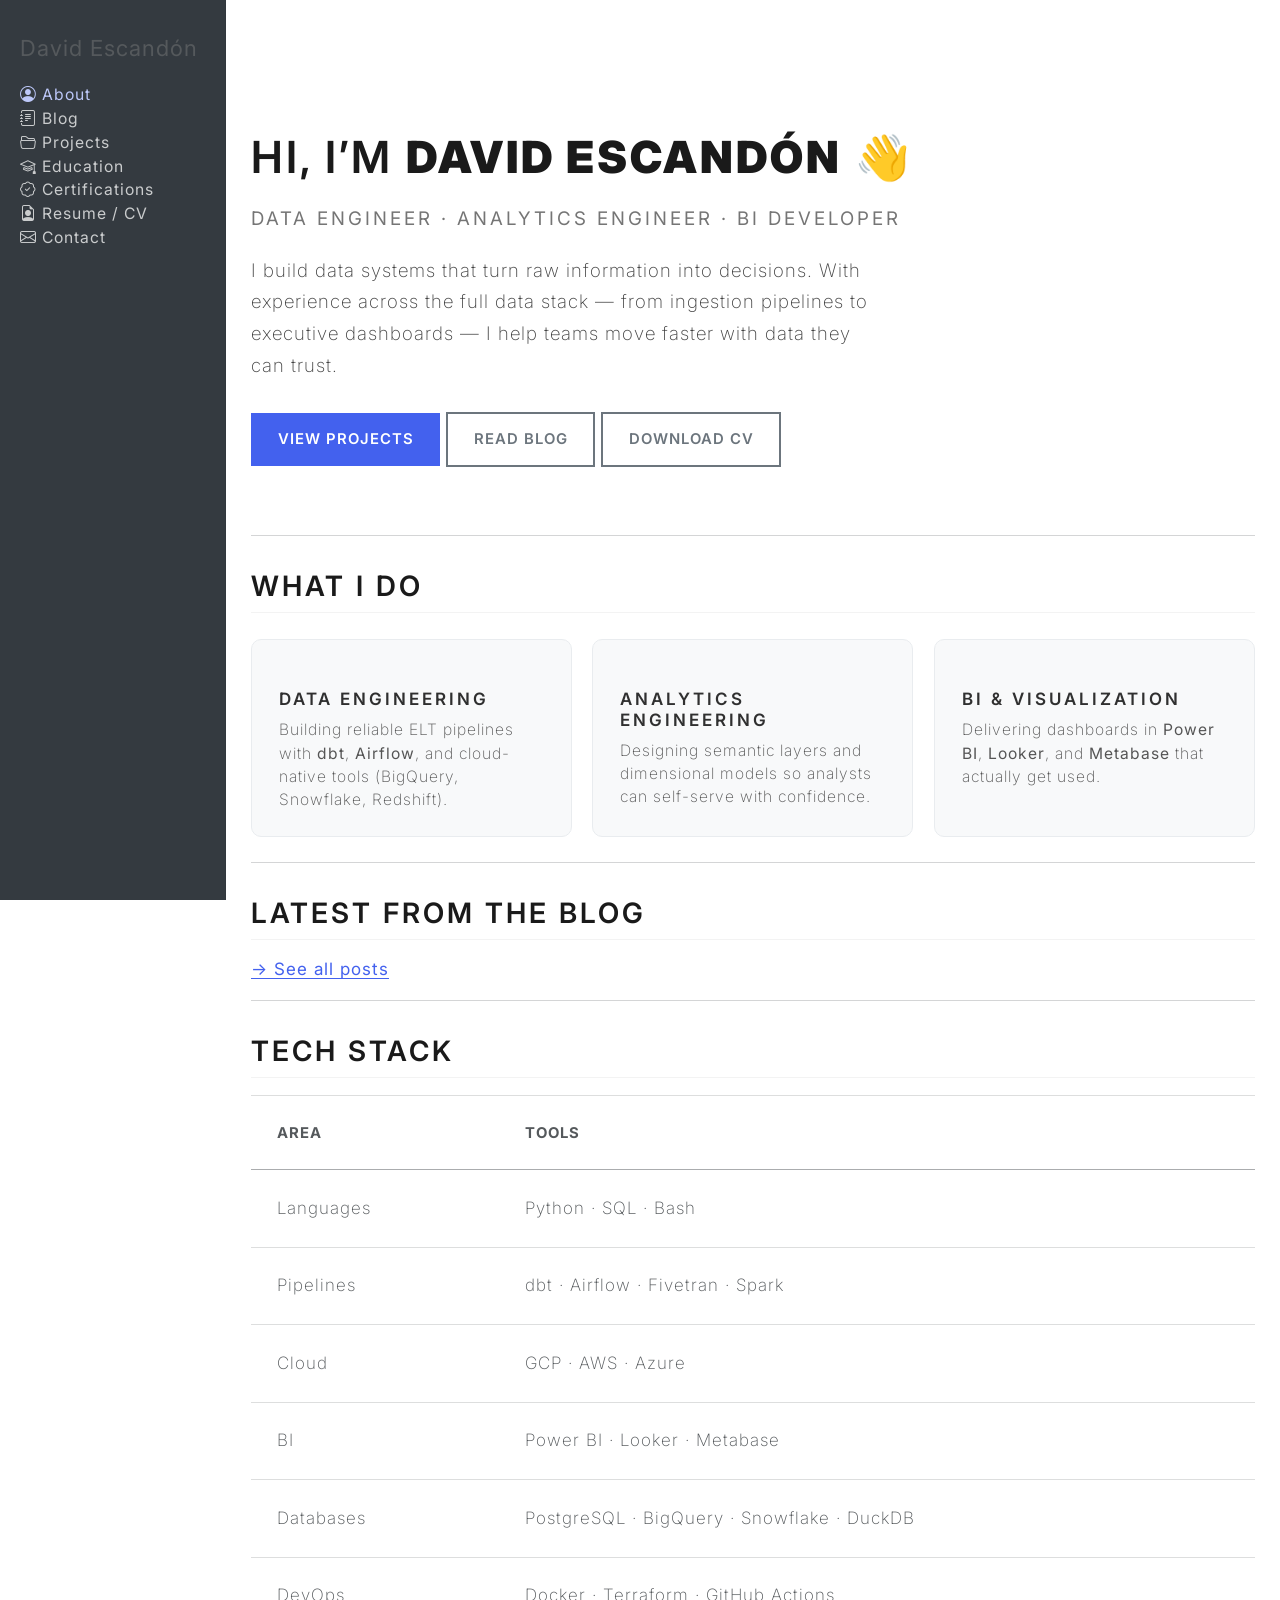
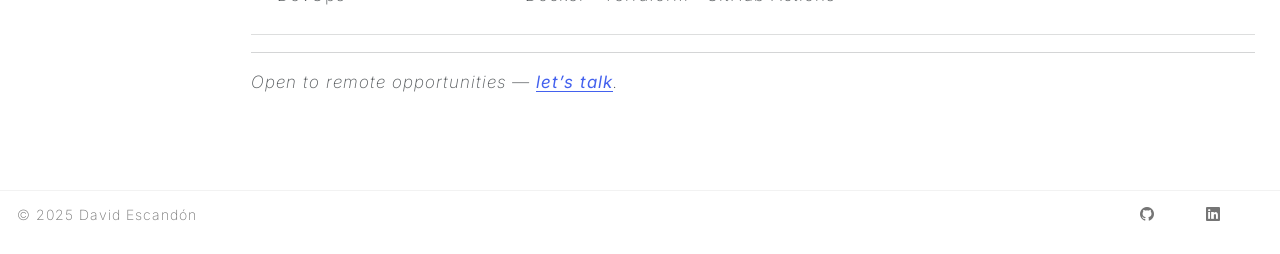
==== index.html @ 57369915 "Built site for gh-pages" ====
<!DOCTYPE html>
<html xmlns="http://www.w3.org/1999/xhtml" lang="en" xml:lang="en"><head>

<meta charset="utf-8">
<meta name="generator" content="quarto-1.9.37">

<meta name="viewport" content="width=device-width, initial-scale=1.0, user-scalable=yes">


<title>David Escandón</title>
<style>
/* Default styles provided by pandoc.
** See https://pandoc.org/MANUAL.html#variables-for-html for config info.
*/
code{white-space: pre-wrap;}
span.smallcaps{font-variant: small-caps;}
div.columns{display: flex; gap: min(4vw, 1.5em);}
div.column{flex: auto; overflow-x: auto;}
div.hanging-indent{margin-left: 1.5em; text-indent: -1.5em;}
ul.task-list{list-style: none;}
ul.task-list li input[type="checkbox"] {
  width: 0.8em;
  margin: 0 0.8em 0.2em -1em; /* quarto-specific, see https://github.com/quarto-dev/quarto-cli/issues/4556 */ 
  vertical-align: middle;
}
</style>


<script src="site_libs/quarto-nav/quarto-nav.js"></script>
<script src="site_libs/quarto-nav/headroom.min.js"></script>
<script src="site_libs/clipboard/clipboard.min.js"></script>
<script src="site_libs/quarto-search/autocomplete.umd.js"></script>
<script src="site_libs/quarto-search/fuse.min.js"></script>
<script src="site_libs/quarto-search/quarto-search.js"></script>
<meta name="quarto:offset" content="./">
<link href="./assets/img/favicon.ico" rel="icon">
<script src="site_libs/quarto-html/quarto.js" type="module"></script>
<script src="site_libs/quarto-html/tabsets/tabsets.js" type="module"></script>
<script src="site_libs/quarto-html/popper.min.js"></script>
<script src="site_libs/quarto-html/tippy.umd.min.js"></script>
<script src="site_libs/quarto-html/anchor.min.js"></script>
<link href="site_libs/quarto-html/tippy.css" rel="stylesheet">
<link href="site_libs/quarto-html/quarto-syntax-highlighting-acf12a64177840b8d86f2d4f01b2e9fb.css" rel="stylesheet" id="quarto-text-highlighting-styles">
<script src="site_libs/bootstrap/bootstrap.min.js"></script>
<link href="site_libs/bootstrap/bootstrap-icons.css" rel="stylesheet">
<link href="site_libs/bootstrap/bootstrap-f2866c8a03bc882b912ad53b33cc07be.min.css" rel="stylesheet" append-hash="true" id="quarto-bootstrap" data-mode="light">
<script id="quarto-search-options" type="application/json">{
  "location": "sidebar",
  "copy-button": false,
  "collapse-after": 3,
  "panel-placement": "start",
  "type": "textbox",
  "limit": 50,
  "keyboard-shortcut": [
    "f",
    "/",
    "s"
  ],
  "show-item-context": false,
  "language": {
    "search-no-results-text": "No results",
    "search-matching-documents-text": "matching documents",
    "search-copy-link-title": "Copy link to search",
    "search-hide-matches-text": "Hide additional matches",
    "search-more-match-text": "more match in this document",
    "search-more-matches-text": "more matches in this document",
    "search-clear-button-title": "Clear",
    "search-text-placeholder": "",
    "search-detached-cancel-button-title": "Cancel",
    "search-submit-button-title": "Submit",
    "search-label": "Search"
  }
}</script>


<link rel="stylesheet" href="assets/css/styles.css">
</head>

<body class="nav-sidebar docked quarto-light">

<div id="quarto-search-results"></div>
  <header id="quarto-header" class="headroom fixed-top">
  <nav class="quarto-secondary-nav">
    <div class="container-fluid d-flex">
      <button type="button" class="quarto-btn-toggle btn" data-bs-toggle="collapse" role="button" data-bs-target=".quarto-sidebar-collapse-item" aria-controls="quarto-sidebar" aria-expanded="false" aria-label="Toggle sidebar navigation" onclick="if (window.quartoToggleHeadroom) { window.quartoToggleHeadroom(); }">
        <i class="bi bi-layout-text-sidebar-reverse"></i>
      </button>
        <nav class="quarto-page-breadcrumbs" aria-label="breadcrumb"><ol class="breadcrumb"><li class="breadcrumb-item"><a href="./index.html">About</a></li></ol></nav>
        <a class="flex-grow-1" role="navigation" data-bs-toggle="collapse" data-bs-target=".quarto-sidebar-collapse-item" aria-controls="quarto-sidebar" aria-expanded="false" aria-label="Toggle sidebar navigation" onclick="if (window.quartoToggleHeadroom) { window.quartoToggleHeadroom(); }">      
        </a>
    </div>
  </nav>
</header>
<!-- content -->
<div id="quarto-content" class="quarto-container page-columns page-rows-contents page-layout-full">
<!-- sidebar -->
  <nav id="quarto-sidebar" class="sidebar collapse collapse-horizontal quarto-sidebar-collapse-item sidebar-navigation docked overflow-auto">
    <div class="pt-lg-2 mt-2 text-left sidebar-header">
    <div class="sidebar-title mb-0 py-0">
      <a href="./">David Escandón</a> 
    </div>
      </div>
    <div class="sidebar-menu-container"> 
    <ul class="list-unstyled mt-1">
        <li class="sidebar-item">
  <div class="sidebar-item-container"> 
  <a href="./index.html" class="sidebar-item-text sidebar-link active"><i class="bi bi-person-circle" role="img">
</i> 
 <span class="menu-text">About</span></a>
  </div>
</li>
        <li class="sidebar-item">
  <div class="sidebar-item-container"> 
  <a href="./blog/index.html" class="sidebar-item-text sidebar-link"><i class="bi bi-journal-text" role="img">
</i> 
 <span class="menu-text">Blog</span></a>
  </div>
</li>
        <li class="sidebar-item">
  <div class="sidebar-item-container"> 
  <a href="./projects/index.html" class="sidebar-item-text sidebar-link"><i class="bi bi-folder2-open" role="img">
</i> 
 <span class="menu-text">Projects</span></a>
  </div>
</li>
        <li class="sidebar-item">
  <div class="sidebar-item-container"> 
  <a href="./education.html" class="sidebar-item-text sidebar-link"><i class="bi bi-mortarboard" role="img">
</i> 
 <span class="menu-text">Education</span></a>
  </div>
</li>
        <li class="sidebar-item">
  <div class="sidebar-item-container"> 
  <a href="./certifications.html" class="sidebar-item-text sidebar-link"><i class="bi bi-patch-check" role="img">
</i> 
 <span class="menu-text">Certifications</span></a>
  </div>
</li>
        <li class="sidebar-item">
  <div class="sidebar-item-container"> 
  <a href="./resume.html" class="sidebar-item-text sidebar-link"><i class="bi bi-file-earmark-person" role="img">
</i> 
 <span class="menu-text">Resume / CV</span></a>
  </div>
</li>
        <li class="sidebar-item">
  <div class="sidebar-item-container"> 
  <a href="./contact.html" class="sidebar-item-text sidebar-link"><i class="bi bi-envelope" role="img">
</i> 
 <span class="menu-text">Contact</span></a>
  </div>
</li>
    </ul>
    </div>
</nav>
<div id="quarto-sidebar-glass" class="quarto-sidebar-collapse-item" data-bs-toggle="collapse" data-bs-target=".quarto-sidebar-collapse-item"></div>
<!-- margin-sidebar -->
    
<!-- main -->
<main class="content column-page-right" id="quarto-document-content"><header id="title-block-header" class="quarto-title-block"></header>




<section id="hi-im-david-escandón" class="level1 hero-section">
<h1>Hi, I’m <strong>David Escandón</strong> 👋</h1>
<section id="data-engineer-analytics-engineer-bi-developer" class="level3">
<h3 class="anchored" data-anchor-id="data-engineer-analytics-engineer-bi-developer">Data Engineer · Analytics Engineer · BI Developer</h3>
<p>I build data systems that turn raw information into decisions. With experience across the full data stack — from ingestion pipelines to executive dashboards — I help teams move faster with data they can trust.</p>
<div class="hero-links">
<p><a href="./projects/index.html" class="btn btn-primary">View Projects</a> <a href="./blog/index.html" class="btn btn-outline-secondary">Read Blog</a> <a href="./resume.html" class="btn btn-outline-secondary">Download CV</a></p>
</div>
</section>
</section>
<hr>
<section id="what-i-do" class="level2">
<h2 class="anchored" data-anchor-id="what-i-do">What I do</h2>
<div class="card-grid">
<section id="data-engineering" class="level3 card">
<h3 class="anchored" data-anchor-id="data-engineering">Data Engineering</h3>
<p>Building reliable ELT pipelines with <strong>dbt</strong>, <strong>Airflow</strong>, and cloud-native tools (BigQuery, Snowflake, Redshift).</p>
</section>
<section id="analytics-engineering" class="level3 card">
<h3 class="anchored" data-anchor-id="analytics-engineering">Analytics Engineering</h3>
<p>Designing semantic layers and dimensional models so analysts can self-serve with confidence.</p>
</section>
<section id="bi-visualization" class="level3 card">
<h3 class="anchored" data-anchor-id="bi-visualization">BI &amp; Visualization</h3>
<p>Delivering dashboards in <strong>Power BI</strong>, <strong>Looker</strong>, and <strong>Metabase</strong> that actually get used.</p>
</section>
</div>
<hr>
</section>
<section id="latest-from-the-blog" class="level2">
<h2 class="anchored" data-anchor-id="latest-from-the-blog">Latest from the blog</h2>
<p><a href="./blog/index.html">→ See all posts</a></p>
<hr>
</section>
<section id="tech-stack" class="level2">
<h2 class="anchored" data-anchor-id="tech-stack">Tech stack</h2>
<table class="caption-top table">
<thead>
<tr class="header">
<th>Area</th>
<th>Tools</th>
</tr>
</thead>
<tbody>
<tr class="odd">
<td>Languages</td>
<td>Python · SQL · Bash</td>
</tr>
<tr class="even">
<td>Pipelines</td>
<td>dbt · Airflow · Fivetran · Spark</td>
</tr>
<tr class="odd">
<td>Cloud</td>
<td>GCP · AWS · Azure</td>
</tr>
<tr class="even">
<td>BI</td>
<td>Power BI · Looker · Metabase</td>
</tr>
<tr class="odd">
<td>Databases</td>
<td>PostgreSQL · BigQuery · Snowflake · DuckDB</td>
</tr>
<tr class="even">
<td>DevOps</td>
<td>Docker · Terraform · GitHub Actions</td>
</tr>
</tbody>
</table>
<hr>
<p><em>Open to remote opportunities — <a href="./contact.html">let’s talk</a>.</em></p>


</section>

</main> <!-- /main -->
<script id="quarto-html-after-body" type="application/javascript">
  window.document.addEventListener("DOMContentLoaded", function (event) {
    const icon = "";
    const anchorJS = new window.AnchorJS();
    anchorJS.options = {
      placement: 'right',
      icon: icon
    };
    anchorJS.add('.anchored');
    const isCodeAnnotation = (el) => {
      for (const clz of el.classList) {
        if (clz.startsWith('code-annotation-')) {                     
          return true;
        }
      }
      return false;
    }
    const onCopySuccess = function(e) {
      // button target
      const button = e.trigger;
      // don't keep focus
      button.blur();
      // flash "checked"
      button.classList.add('code-copy-button-checked');
      var currentTitle = button.getAttribute("title");
      button.setAttribute("title", "Copied!");
      let tooltip;
      if (window.bootstrap) {
        button.setAttribute("data-bs-toggle", "tooltip");
        button.setAttribute("data-bs-placement", "left");
        button.setAttribute("data-bs-title", "Copied!");
        tooltip = new bootstrap.Tooltip(button, 
          { trigger: "manual", 
            customClass: "code-copy-button-tooltip",
            offset: [0, -8]});
        tooltip.show();    
      }
      setTimeout(function() {
        if (tooltip) {
          tooltip.hide();
          button.removeAttribute("data-bs-title");
          button.removeAttribute("data-bs-toggle");
          button.removeAttribute("data-bs-placement");
        }
        button.setAttribute("title", currentTitle);
        button.classList.remove('code-copy-button-checked');
      }, 1000);
      // clear code selection
      e.clearSelection();
    }
    const getTextToCopy = function(trigger) {
      const outerScaffold = trigger.parentElement.cloneNode(true);
      const codeEl = outerScaffold.querySelector('code');
      for (const childEl of codeEl.children) {
        if (isCodeAnnotation(childEl)) {
          childEl.remove();
        }
      }
      return codeEl.innerText;
    }
    const clipboard = new window.ClipboardJS('.code-copy-button:not([data-in-quarto-modal])', {
      text: getTextToCopy
    });
    clipboard.on('success', onCopySuccess);
    if (window.document.getElementById('quarto-embedded-source-code-modal')) {
      const clipboardModal = new window.ClipboardJS('.code-copy-button[data-in-quarto-modal]', {
        text: getTextToCopy,
        container: window.document.getElementById('quarto-embedded-source-code-modal')
      });
      clipboardModal.on('success', onCopySuccess);
    }
      var localhostRegex = new RegExp(/^(?:http|https):\/\/localhost\:?[0-9]*\//);
      var mailtoRegex = new RegExp(/^mailto:/);
        var filterRegex = new RegExp("https:\/\/descandon88\.github\.io\/descandon\/");
      var isInternal = (href) => {
          return filterRegex.test(href) || localhostRegex.test(href) || mailtoRegex.test(href);
      }
      // Inspect non-navigation links and adorn them if external
     var links = window.document.querySelectorAll('a[href]:not(.nav-link):not(.navbar-brand):not(.toc-action):not(.sidebar-link):not(.sidebar-item-toggle):not(.pagination-link):not(.no-external):not([aria-hidden]):not(.dropdown-item):not(.quarto-navigation-tool):not(.about-link)');
      for (var i=0; i<links.length; i++) {
        const link = links[i];
        if (!isInternal(link.href)) {
          // undo the damage that might have been done by quarto-nav.js in the case of
          // links that we want to consider external
          if (link.dataset.originalHref !== undefined) {
            link.href = link.dataset.originalHref;
          }
        }
      }
    function tippyHover(el, contentFn, onTriggerFn, onUntriggerFn) {
      const config = {
        allowHTML: true,
        maxWidth: 500,
        delay: 100,
        arrow: false,
        appendTo: function(el) {
            return el.parentElement;
        },
        interactive: true,
        interactiveBorder: 10,
        theme: 'quarto',
        placement: 'bottom-start',
      };
      if (contentFn) {
        config.content = contentFn;
      }
      if (onTriggerFn) {
        config.onTrigger = onTriggerFn;
      }
      if (onUntriggerFn) {
        config.onUntrigger = onUntriggerFn;
      }
      window.tippy(el, config); 
    }
    const noterefs = window.document.querySelectorAll('a[role="doc-noteref"]');
    for (var i=0; i<noterefs.length; i++) {
      const ref = noterefs[i];
      tippyHover(ref, function() {
        // use id or data attribute instead here
        let href = ref.getAttribute('data-footnote-href') || ref.getAttribute('href');
        try { href = new URL(href).hash; } catch {}
        const id = href.replace(/^#\/?/, "");
        const note = window.document.getElementById(id);
        if (note) {
          return note.innerHTML;
        } else {
          return "";
        }
      });
    }
    const xrefs = window.document.querySelectorAll('a.quarto-xref');
    const processXRef = (id, note) => {
      // Strip column container classes
      const stripColumnClz = (el) => {
        el.classList.remove("page-full", "page-columns");
        if (el.children) {
          for (const child of el.children) {
            stripColumnClz(child);
          }
        }
      }
      stripColumnClz(note)
      if (id === null || id.startsWith('sec-')) {
        // Special case sections, only their first couple elements
        const container = document.createElement("div");
        if (note.children && note.children.length > 2) {
          container.appendChild(note.children[0].cloneNode(true));
          for (let i = 1; i < note.children.length; i++) {
            const child = note.children[i];
            if (child.tagName === "P" && child.innerText === "") {
              continue;
            } else {
              container.appendChild(child.cloneNode(true));
              break;
            }
          }
          if (window.Quarto?.typesetMath) {
            window.Quarto.typesetMath(container);
          }
          return container.innerHTML
        } else {
          if (window.Quarto?.typesetMath) {
            window.Quarto.typesetMath(note);
          }
          return note.innerHTML;
        }
      } else {
        // Remove any anchor links if they are present
        const anchorLink = note.querySelector('a.anchorjs-link');
        if (anchorLink) {
          anchorLink.remove();
        }
        if (window.Quarto?.typesetMath) {
          window.Quarto.typesetMath(note);
        }
        if (note.classList.contains("callout")) {
          return note.outerHTML;
        } else {
          return note.innerHTML;
        }
      }
    }
    for (var i=0; i<xrefs.length; i++) {
      const xref = xrefs[i];
      tippyHover(xref, undefined, function(instance) {
        instance.disable();
        let url = xref.getAttribute('href');
        let hash = undefined; 
        if (url.startsWith('#')) {
          hash = url;
        } else {
          try { hash = new URL(url).hash; } catch {}
        }
        if (hash) {
          const id = hash.replace(/^#\/?/, "");
          const note = window.document.getElementById(id);
          if (note !== null) {
            try {
              const html = processXRef(id, note.cloneNode(true));
              instance.setContent(html);
            } finally {
              instance.enable();
              instance.show();
            }
          } else {
            // See if we can fetch this
            fetch(url.split('#')[0])
            .then(res => res.text())
            .then(html => {
              const parser = new DOMParser();
              const htmlDoc = parser.parseFromString(html, "text/html");
              const note = htmlDoc.getElementById(id);
              if (note !== null) {
                const html = processXRef(id, note);
                instance.setContent(html);
              } 
            }).finally(() => {
              instance.enable();
              instance.show();
            });
          }
        } else {
          // See if we can fetch a full url (with no hash to target)
          // This is a special case and we should probably do some content thinning / targeting
          fetch(url)
          .then(res => res.text())
          .then(html => {
            const parser = new DOMParser();
            const htmlDoc = parser.parseFromString(html, "text/html");
            const note = htmlDoc.querySelector('main.content');
            if (note !== null) {
              // This should only happen for chapter cross references
              // (since there is no id in the URL)
              // remove the first header
              if (note.children.length > 0 && note.children[0].tagName === "HEADER") {
                note.children[0].remove();
              }
              const html = processXRef(null, note);
              instance.setContent(html);
            } 
          }).finally(() => {
            instance.enable();
            instance.show();
          });
        }
      }, function(instance) {
      });
    }
        let selectedAnnoteEl;
        const selectorForAnnotation = ( cell, annotation) => {
          let cellAttr = 'data-code-cell="' + cell + '"';
          let lineAttr = 'data-code-annotation="' +  annotation + '"';
          const selector = 'span[' + cellAttr + '][' + lineAttr + ']';
          return selector;
        }
        const selectCodeLines = (annoteEl) => {
          const doc = window.document;
          const targetCell = annoteEl.getAttribute("data-target-cell");
          const targetAnnotation = annoteEl.getAttribute("data-target-annotation");
          const annoteSpan = window.document.querySelector(selectorForAnnotation(targetCell, targetAnnotation));
          const lines = annoteSpan.getAttribute("data-code-lines").split(",");
          const lineIds = lines.map((line) => {
            return targetCell + "-" + line;
          })
          let top = null;
          let height = null;
          let parent = null;
          if (lineIds.length > 0) {
              //compute the position of the single el (top and bottom and make a div)
              const el = window.document.getElementById(lineIds[0]);
              top = el.offsetTop;
              height = el.offsetHeight;
              parent = el.parentElement.parentElement;
            if (lineIds.length > 1) {
              const lastEl = window.document.getElementById(lineIds[lineIds.length - 1]);
              const bottom = lastEl.offsetTop + lastEl.offsetHeight;
              height = bottom - top;
            }
            if (top !== null && height !== null && parent !== null) {
              // cook up a div (if necessary) and position it 
              let div = window.document.getElementById("code-annotation-line-highlight");
              if (div === null) {
                div = window.document.createElement("div");
                div.setAttribute("id", "code-annotation-line-highlight");
                div.style.position = 'absolute';
                parent.appendChild(div);
              }
              div.style.top = top - 2 + "px";
              div.style.height = height + 4 + "px";
              div.style.left = 0;
              let gutterDiv = window.document.getElementById("code-annotation-line-highlight-gutter");
              if (gutterDiv === null) {
                gutterDiv = window.document.createElement("div");
                gutterDiv.setAttribute("id", "code-annotation-line-highlight-gutter");
                gutterDiv.style.position = 'absolute';
                const codeCell = window.document.getElementById(targetCell);
                const gutter = codeCell.querySelector('.code-annotation-gutter');
                gutter.appendChild(gutterDiv);
              }
              gutterDiv.style.top = top - 2 + "px";
              gutterDiv.style.height = height + 4 + "px";
            }
            selectedAnnoteEl = annoteEl;
          }
        };
        const unselectCodeLines = () => {
          const elementsIds = ["code-annotation-line-highlight", "code-annotation-line-highlight-gutter"];
          elementsIds.forEach((elId) => {
            const div = window.document.getElementById(elId);
            if (div) {
              div.remove();
            }
          });
          selectedAnnoteEl = undefined;
        };
          // Handle positioning of the toggle
      window.addEventListener(
        "resize",
        throttle(() => {
          elRect = undefined;
          if (selectedAnnoteEl) {
            selectCodeLines(selectedAnnoteEl);
          }
        }, 10)
      );
      function throttle(fn, ms) {
      let throttle = false;
      let timer;
        return (...args) => {
          if(!throttle) { // first call gets through
              fn.apply(this, args);
              throttle = true;
          } else { // all the others get throttled
              if(timer) clearTimeout(timer); // cancel #2
              timer = setTimeout(() => {
                fn.apply(this, args);
                timer = throttle = false;
              }, ms);
          }
        };
      }
        // Attach click handler to the DT
        const annoteDls = window.document.querySelectorAll('dt[data-target-cell]');
        for (const annoteDlNode of annoteDls) {
          annoteDlNode.addEventListener('click', (event) => {
            const clickedEl = event.target;
            if (clickedEl !== selectedAnnoteEl) {
              unselectCodeLines();
              const activeEl = window.document.querySelector('dt[data-target-cell].code-annotation-active');
              if (activeEl) {
                activeEl.classList.remove('code-annotation-active');
              }
              selectCodeLines(clickedEl);
              clickedEl.classList.add('code-annotation-active');
            } else {
              // Unselect the line
              unselectCodeLines();
              clickedEl.classList.remove('code-annotation-active');
            }
          });
        }
    const findCites = (el) => {
      const parentEl = el.parentElement;
      if (parentEl) {
        const cites = parentEl.dataset.cites;
        if (cites) {
          return {
            el,
            cites: cites.split(' ')
          };
        } else {
          return findCites(el.parentElement)
        }
      } else {
        return undefined;
      }
    };
    var bibliorefs = window.document.querySelectorAll('a[role="doc-biblioref"]');
    for (var i=0; i<bibliorefs.length; i++) {
      const ref = bibliorefs[i];
      const citeInfo = findCites(ref);
      if (citeInfo) {
        tippyHover(citeInfo.el, function() {
          var popup = window.document.createElement('div');
          citeInfo.cites.forEach(function(cite) {
            var citeDiv = window.document.createElement('div');
            citeDiv.classList.add('hanging-indent');
            citeDiv.classList.add('csl-entry');
            var biblioDiv = window.document.getElementById('ref-' + cite);
            if (biblioDiv) {
              citeDiv.innerHTML = biblioDiv.innerHTML;
            }
            popup.appendChild(citeDiv);
          });
          return popup.innerHTML;
        });
      }
    }
  });
  </script>
</div> <!-- /content -->
<footer class="footer">
  <div class="nav-footer">
    <div class="nav-footer-left">
<p>© 2025 David Escandón</p>
</div>   
    <div class="nav-footer-center">
      &nbsp;
    </div>
    <div class="nav-footer-right">
      <ul class="footer-items list-unstyled">
    <li class="nav-item compact">
    <a class="nav-link" href="https://github.com/daescandon88">
      <i class="bi bi-github" role="img">
</i> 
    </a>
  </li>  
    <li class="nav-item compact">
    <a class="nav-link" href="https://www.linkedin.com/in/davidescandonv">
      <i class="bi bi-linkedin" role="img">
</i> 
    </a>
  </li>  
</ul>
    </div>
  </div>
</footer>




</body></html>
---- site_libs/quarto-html/tippy.css ----
.tippy-box[data-animation=fade][data-state=hidden]{opacity:0}[data-tippy-root]{max-width:calc(100vw - 10px)}.tippy-box{position:relative;background-color:#333;color:#fff;border-radius:4px;font-size:14px;line-height:1.4;white-space:normal;outline:0;transition-property:transform,visibility,opacity}.tippy-box[data-placement^=top]>.tippy-arrow{bottom:0}.tippy-box[data-placement^=top]>.tippy-arrow:before{bottom:-7px;left:0;border-width:8px 8px 0;border-top-color:initial;transform-origin:center top}.tippy-box[data-placement^=bottom]>.tippy-arrow{top:0}.tippy-box[data-placement^=bottom]>.tippy-arrow:before{top:-7px;left:0;border-width:0 8px 8px;border-bottom-color:initial;transform-origin:center bottom}.tippy-box[data-placement^=left]>.tippy-arrow{right:0}.tippy-box[data-placement^=left]>.tippy-arrow:before{border-width:8px 0 8px 8px;border-left-color:initial;right:-7px;transform-origin:center left}.tippy-box[data-placement^=right]>.tippy-arrow{left:0}.tippy-box[data-placement^=right]>.tippy-arrow:before{left:-7px;border-width:8px 8px 8px 0;border-right-color:initial;transform-origin:center right}.tippy-box[data-inertia][data-state=visible]{transition-timing-function:cubic-bezier(.54,1.5,.38,1.11)}.tippy-arrow{width:16px;height:16px;color:#333}.tippy-arrow:before{content:"";position:absolute;border-color:transparent;border-style:solid}.tippy-content{position:relative;padding:5px 9px;z-index:1}
---- site_libs/quarto-html/quarto-syntax-highlighting-acf12a64177840b8d86f2d4f01b2e9fb.css ----
/* quarto syntax highlight colors */
:root {
  --quarto-hl-al-color: #ff5555;
  --quarto-hl-an-color: #6a737d;
  --quarto-hl-at-color: #d73a49;
  --quarto-hl-bn-color: #005cc5;
  --quarto-hl-bu-color: #d73a49;
  --quarto-hl-ch-color: #032f62;
  --quarto-hl-co-color: #6a737d;
  --quarto-hl-cv-color: #6a737d;
  --quarto-hl-cn-color: #005cc5;
  --quarto-hl-cf-color: #d73a49;
  --quarto-hl-dt-color: #d73a49;
  --quarto-hl-dv-color: #005cc5;
  --quarto-hl-do-color: #6a737d;
  --quarto-hl-er-color: #ff5555;
  --quarto-hl-ex-color: #d73a49;
  --quarto-hl-fl-color: #005cc5;
  --quarto-hl-fu-color: #6f42c1;
  --quarto-hl-im-color: #032f62;
  --quarto-hl-in-color: #6a737d;
  --quarto-hl-kw-color: #d73a49;
  --quarto-hl-op-color: #24292e;
  --quarto-hl-pp-color: #d73a49;
  --quarto-hl-re-color: #6a737d;
  --quarto-hl-sc-color: #005cc5;
  --quarto-hl-ss-color: #032f62;
  --quarto-hl-st-color: #032f62;
  --quarto-hl-va-color: #e36209;
  --quarto-hl-vs-color: #032f62;
  --quarto-hl-wa-color: #ff5555;
}

/* other quarto variables */
:root {
  --quarto-font-monospace: SFMono-Regular, Menlo, Monaco, Consolas, "Liberation Mono", "Courier New", monospace;
}

/* syntax highlight based on Pandoc's rules */
pre > code.sourceCode > span {
  color: #24292e;
}

code.sourceCode > span {
  color: #24292e;
}

div.sourceCode,
div.sourceCode pre.sourceCode {
  color: #24292e;
}

/* Normal */
code span {
  color: #24292e;
}

/* Alert */
code span.al {
  font-weight: bold;
  color: #ff5555;
}

/* Annotation */
code span.an {
  color: #6a737d;
}

/* Attribute */
code span.at {
  color: #d73a49;
}

/* BaseN */
code span.bn {
  color: #005cc5;
}

/* BuiltIn */
code span.bu {
  color: #d73a49;
}

/* ControlFlow */
code span.cf {
  color: #d73a49;
}

/* Char */
code span.ch {
  color: #032f62;
}

/* Constant */
code span.cn {
  color: #005cc5;
}

/* Comment */
code span.co {
  color: #6a737d;
}

/* CommentVar */
code span.cv {
  color: #6a737d;
}

/* Documentation */
code span.do {
  color: #6a737d;
}

/* DataType */
code span.dt {
  color: #d73a49;
}

/* DecVal */
code span.dv {
  color: #005cc5;
}

/* Error */
code span.er {
  color: #ff5555;
  text-decoration: underline;
}

/* Extension */
code span.ex {
  font-weight: bold;
  color: #d73a49;
}

/* Float */
code span.fl {
  color: #005cc5;
}

/* Function */
code span.fu {
  color: #6f42c1;
}

/* Import */
code span.im {
  color: #032f62;
}

/* Information */
code span.in {
  color: #6a737d;
}

/* Keyword */
code span.kw {
  color: #d73a49;
}

/* Operator */
code span.op {
  color: #24292e;
}

/* Preprocessor */
code span.pp {
  color: #d73a49;
}

/* RegionMarker */
code span.re {
  color: #6a737d;
}

/* SpecialChar */
code span.sc {
  color: #005cc5;
}

/* SpecialString */
code span.ss {
  color: #032f62;
}

/* String */
code span.st {
  color: #032f62;
}

/* Variable */
code span.va {
  color: #e36209;
}

/* VerbatimString */
code span.vs {
  color: #032f62;
}

/* Warning */
code span.wa {
  color: #ff5555;
}

.prevent-inlining {
  content: "</";
}

/*# sourceMappingURL=e41d78b1f7017e44483b7fefd7a010af.css.map */
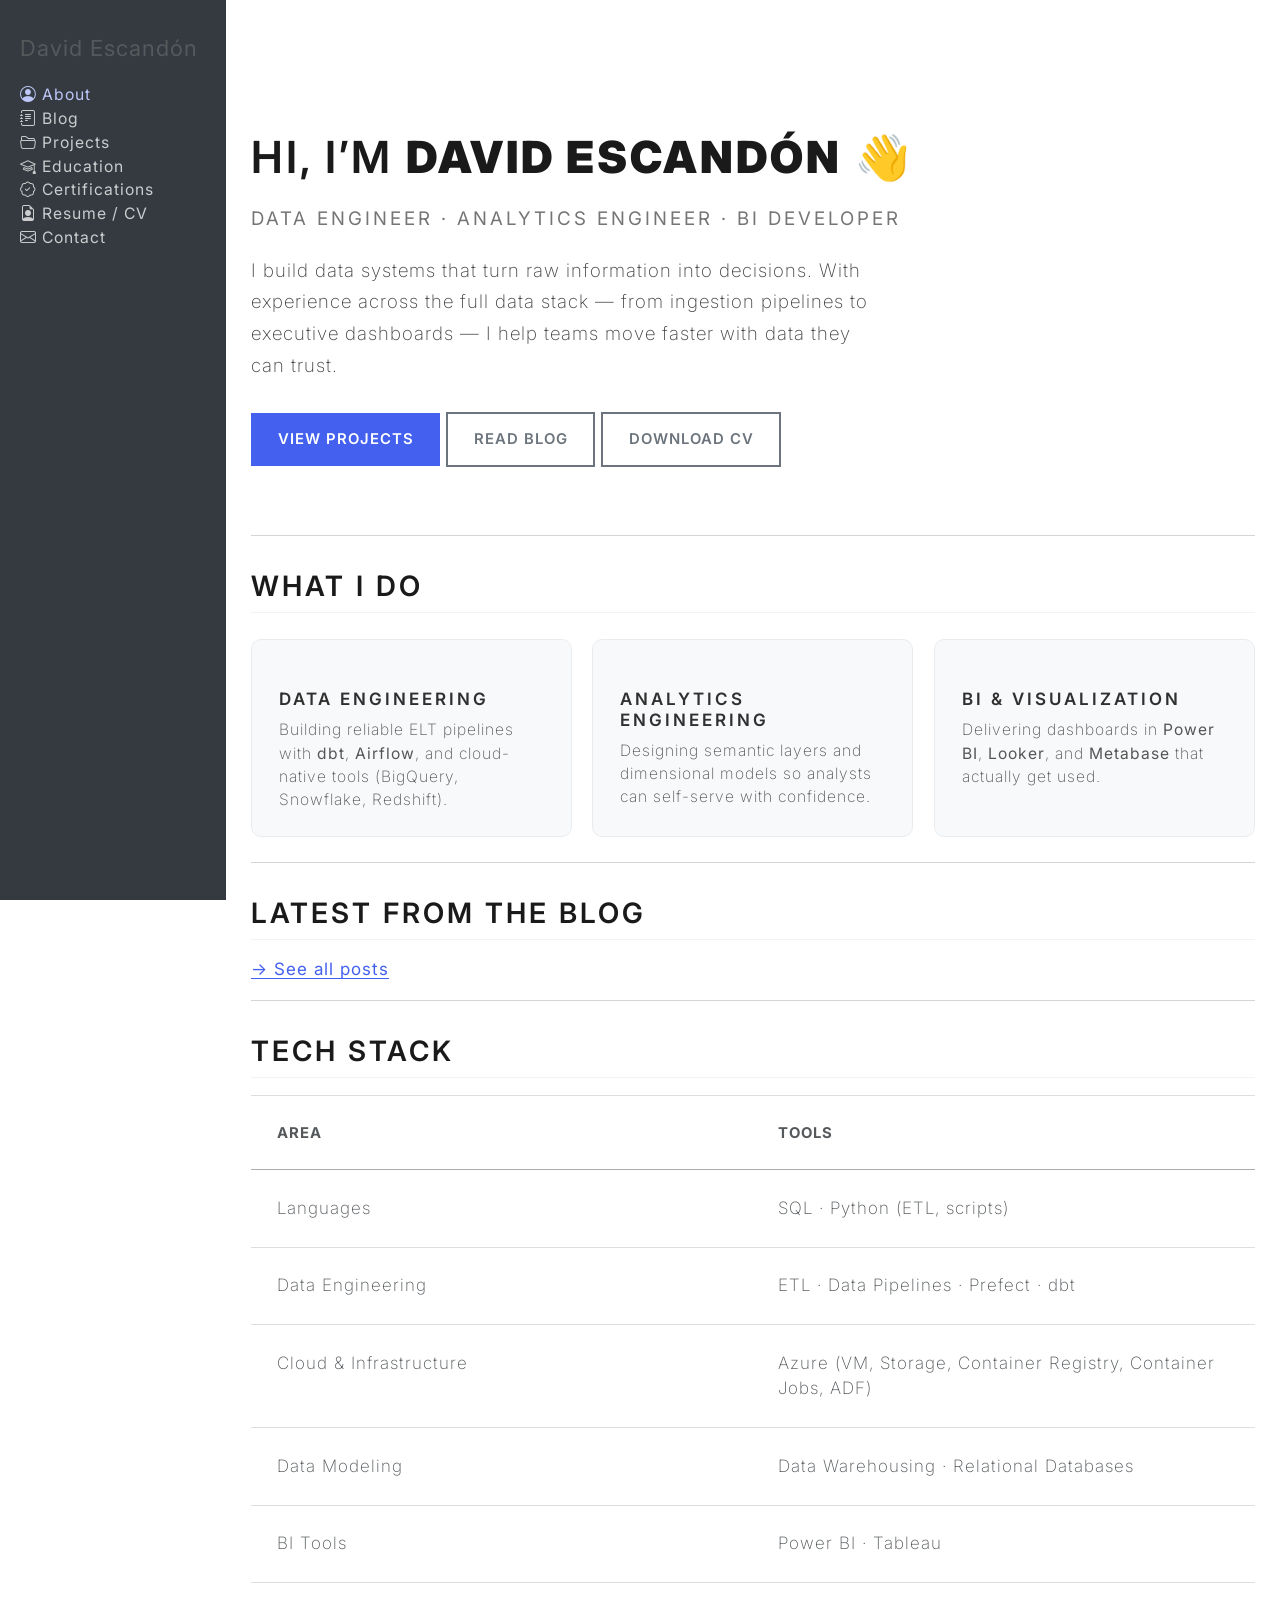
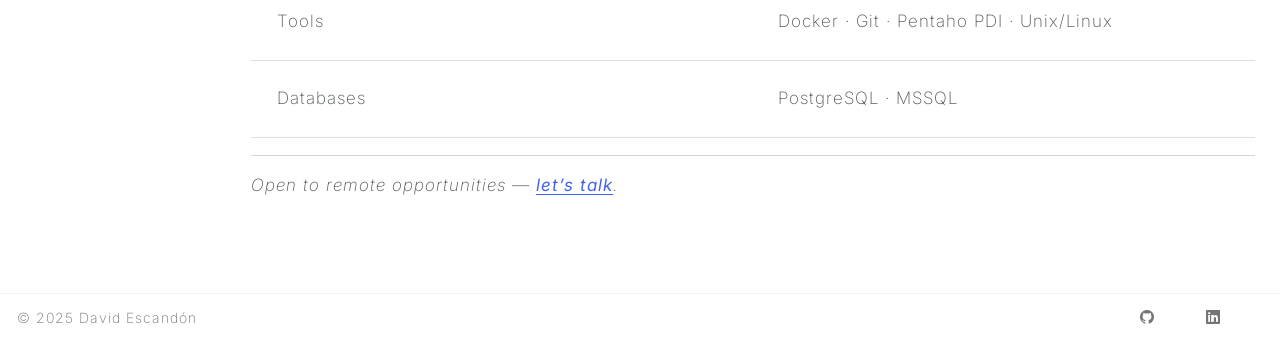
==== commit b811b5b1: "Built site for gh-pages" ====
--- a/index.html
+++ b/index.html
@@ -200,6 +200,10 @@
 <section id="tech-stack" class="level2">
 <h2 class="anchored" data-anchor-id="tech-stack">Tech stack</h2>
 <table class="caption-top table">
+<colgroup>
+<col style="width: 50%">
+<col style="width: 50%">
+</colgroup>
 <thead>
 <tr class="header">
 <th>Area</th>
@@ -209,27 +213,31 @@
 <tbody>
 <tr class="odd">
 <td>Languages</td>
-<td>Python · SQL · Bash</td>
+<td>SQL · Python (ETL, scripts)</td>
 </tr>
 <tr class="even">
-<td>Pipelines</td>
-<td>dbt · Airflow · Fivetran · Spark</td>
+<td>Data Engineering</td>
+<td>ETL · Data Pipelines · Prefect · dbt</td>
 </tr>
 <tr class="odd">
-<td>Cloud</td>
-<td>GCP · AWS · Azure</td>
+<td>Cloud &amp; Infrastructure</td>
+<td>Azure (VM, Storage, Container Registry, Container Jobs, ADF)</td>
 </tr>
 <tr class="even">
-<td>BI</td>
-<td>Power BI · Looker · Metabase</td>
+<td>Data Modeling</td>
+<td>Data Warehousing · Relational Databases</td>
+</tr>
+<tr class="odd">
+<td>BI Tools</td>
+<td>Power BI · Tableau</td>
+</tr>
+<tr class="even">
+<td>Tools</td>
+<td>Docker · Git · Pentaho PDI · Unix/Linux</td>
 </tr>
 <tr class="odd">
 <td>Databases</td>
-<td>PostgreSQL · BigQuery · Snowflake · DuckDB</td>
-</tr>
-<tr class="even">
-<td>DevOps</td>
-<td>Docker · Terraform · GitHub Actions</td>
+<td>PostgreSQL · MSSQL</td>
 </tr>
 </tbody>
 </table>
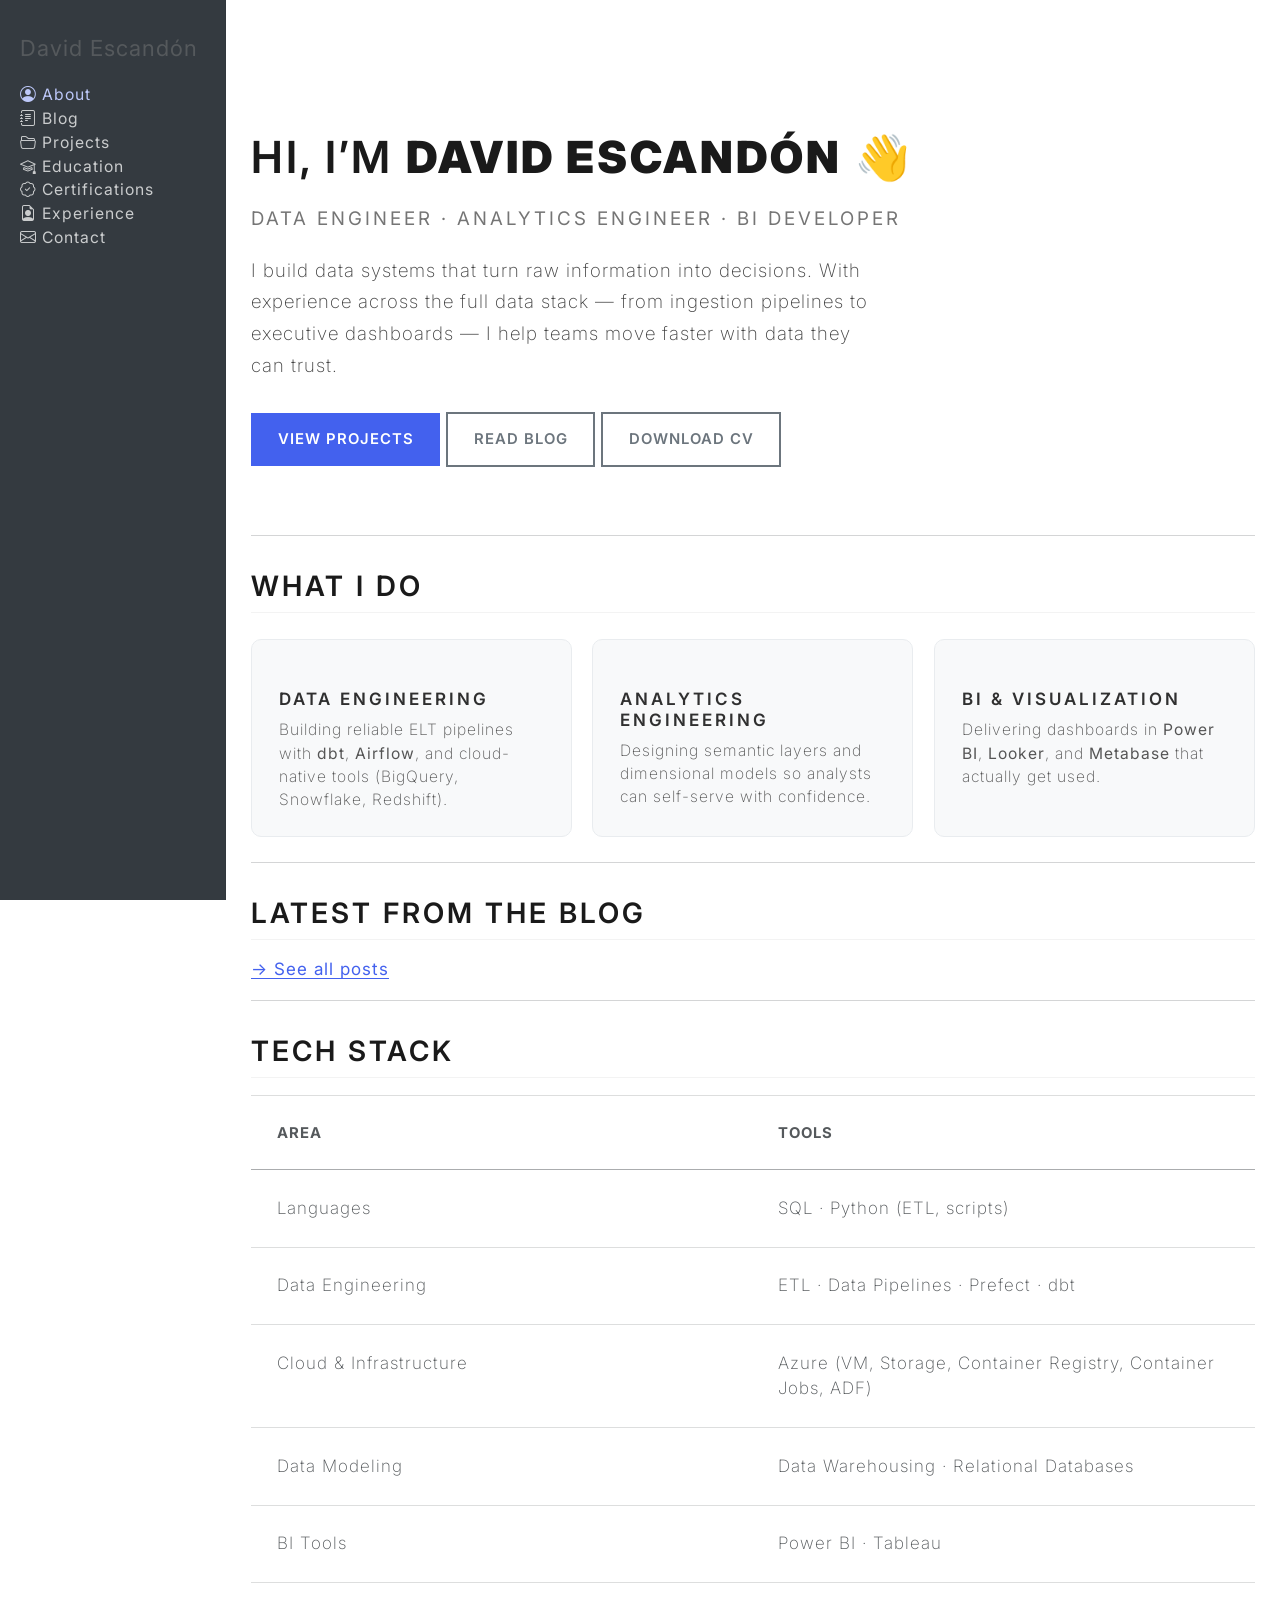
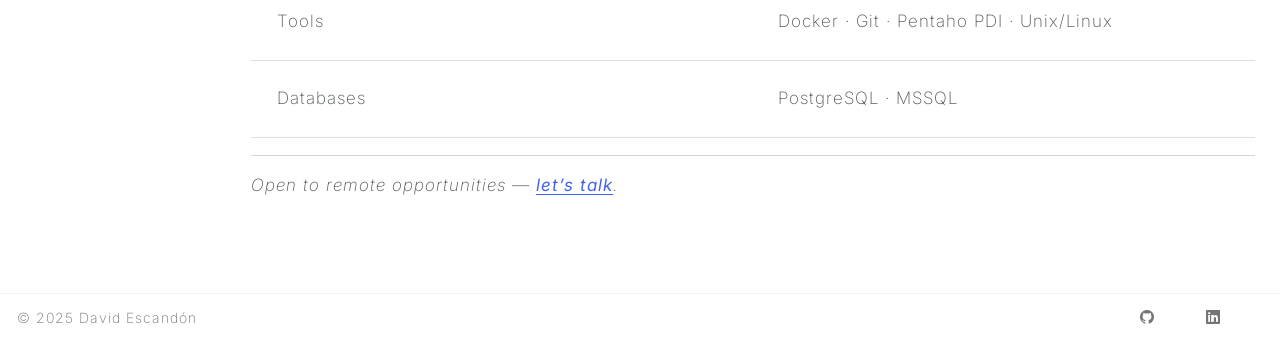
==== commit f23f669b: "Built site for gh-pages" ====
--- a/index.html
+++ b/index.html
@@ -141,7 +141,7 @@
   <div class="sidebar-item-container"> 
   <a href="./resume.html" class="sidebar-item-text sidebar-link"><i class="bi bi-file-earmark-person" role="img">
 </i> 
- <span class="menu-text">Resume / CV</span></a>
+ <span class="menu-text">Experience</span></a>
   </div>
 </li>
         <li class="sidebar-item">
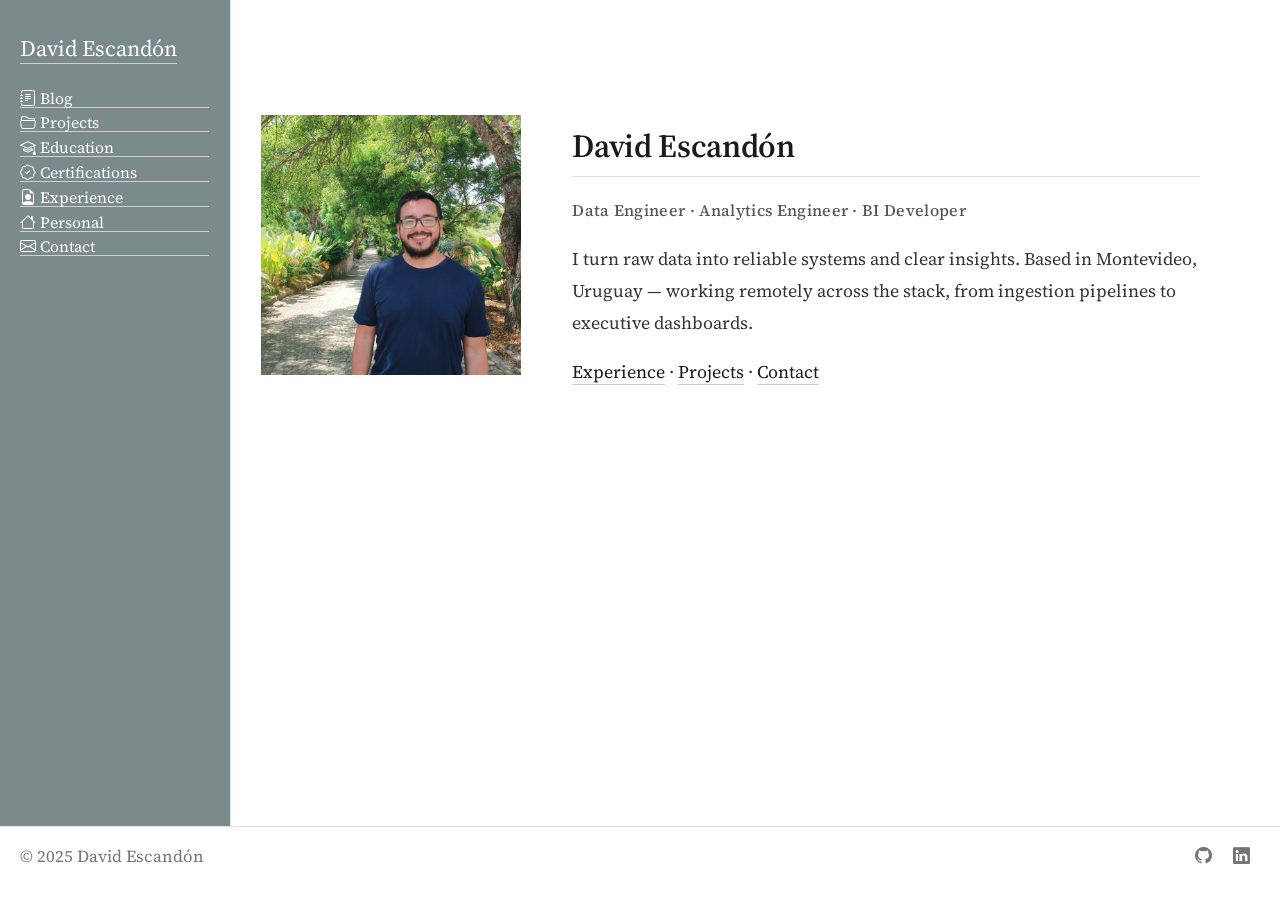
==== commit 4491f29a: "Built site for gh-pages" ====
--- a/index.html
+++ b/index.html
@@ -43,7 +43,7 @@
 <link href="site_libs/quarto-html/quarto-syntax-highlighting-acf12a64177840b8d86f2d4f01b2e9fb.css" rel="stylesheet" id="quarto-text-highlighting-styles">
 <script src="site_libs/bootstrap/bootstrap.min.js"></script>
 <link href="site_libs/bootstrap/bootstrap-icons.css" rel="stylesheet">
-<link href="site_libs/bootstrap/bootstrap-f2866c8a03bc882b912ad53b33cc07be.min.css" rel="stylesheet" append-hash="true" id="quarto-bootstrap" data-mode="light">
+<link href="site_libs/bootstrap/bootstrap-5fd6a665f44286b47d79b3a1fd7ce4af.min.css" rel="stylesheet" append-hash="true" id="quarto-bootstrap" data-mode="light">
 <script id="quarto-search-options" type="application/json">{
   "location": "sidebar",
   "copy-button": false,
@@ -76,7 +76,7 @@
 <link rel="stylesheet" href="assets/css/styles.css">
 </head>
 
-<body class="nav-sidebar docked quarto-light">
+<body class="nav-sidebar docked fullcontent quarto-light">
 
 <div id="quarto-search-results"></div>
   <header id="quarto-header" class="headroom fixed-top">
@@ -85,14 +85,16 @@
       <button type="button" class="quarto-btn-toggle btn" data-bs-toggle="collapse" role="button" data-bs-target=".quarto-sidebar-collapse-item" aria-controls="quarto-sidebar" aria-expanded="false" aria-label="Toggle sidebar navigation" onclick="if (window.quartoToggleHeadroom) { window.quartoToggleHeadroom(); }">
         <i class="bi bi-layout-text-sidebar-reverse"></i>
       </button>
-        <nav class="quarto-page-breadcrumbs" aria-label="breadcrumb"><ol class="breadcrumb"><li class="breadcrumb-item"><a href="./index.html">About</a></li></ol></nav>
+        <nav class="quarto-page-breadcrumbs" aria-label="breadcrumb"><ol class="breadcrumb"><li class="breadcrumb-item">
+      David Escandón
+      </li></ol></nav>
         <a class="flex-grow-1" role="navigation" data-bs-toggle="collapse" data-bs-target=".quarto-sidebar-collapse-item" aria-controls="quarto-sidebar" aria-expanded="false" aria-label="Toggle sidebar navigation" onclick="if (window.quartoToggleHeadroom) { window.quartoToggleHeadroom(); }">      
         </a>
     </div>
   </nav>
 </header>
 <!-- content -->
-<div id="quarto-content" class="quarto-container page-columns page-rows-contents page-layout-full">
+<div id="quarto-content" class="quarto-container page-columns page-rows-contents page-layout-article">
 <!-- sidebar -->
   <nav id="quarto-sidebar" class="sidebar collapse collapse-horizontal quarto-sidebar-collapse-item sidebar-navigation docked overflow-auto">
     <div class="pt-lg-2 mt-2 text-left sidebar-header">
@@ -104,13 +106,6 @@
     <ul class="list-unstyled mt-1">
         <li class="sidebar-item">
   <div class="sidebar-item-container"> 
-  <a href="./index.html" class="sidebar-item-text sidebar-link active"><i class="bi bi-person-circle" role="img">
-</i> 
- <span class="menu-text">About</span></a>
-  </div>
-</li>
-        <li class="sidebar-item">
-  <div class="sidebar-item-container"> 
   <a href="./blog/index.html" class="sidebar-item-text sidebar-link"><i class="bi bi-journal-text" role="img">
 </i> 
  <span class="menu-text">Blog</span></a>
@@ -142,6 +137,13 @@
   <a href="./resume.html" class="sidebar-item-text sidebar-link"><i class="bi bi-file-earmark-person" role="img">
 </i> 
  <span class="menu-text">Experience</span></a>
+  </div>
+</li>
+        <li class="sidebar-item">
+  <div class="sidebar-item-container"> 
+  <a href="./personal.html" class="sidebar-item-text sidebar-link"><i class="bi bi-house" role="img">
+</i> 
+ <span class="menu-text">Personal</span></a>
   </div>
 </li>
         <li class="sidebar-item">
@@ -158,94 +160,24 @@
 <!-- margin-sidebar -->
     
 <!-- main -->
-<main class="content column-page-right" id="quarto-document-content"><header id="title-block-header" class="quarto-title-block"></header>
-
-
-
-
-<section id="hi-im-david-escandón" class="level1 hero-section">
-<h1>Hi, I’m <strong>David Escandón</strong> 👋</h1>
-<section id="data-engineer-analytics-engineer-bi-developer" class="level3">
-<h3 class="anchored" data-anchor-id="data-engineer-analytics-engineer-bi-developer">Data Engineer · Analytics Engineer · BI Developer</h3>
-<p>I build data systems that turn raw information into decisions. With experience across the full data stack — from ingestion pipelines to executive dashboards — I help teams move faster with data they can trust.</p>
-<div class="hero-links">
-<p><a href="./projects/index.html" class="btn btn-primary">View Projects</a> <a href="./blog/index.html" class="btn btn-outline-secondary">Read Blog</a> <a href="./resume.html" class="btn btn-outline-secondary">Download CV</a></p>
+<main class="content" id="quarto-document-content"><header id="title-block-header" class="quarto-title-block"></header>
+
+
+
+
+<div class="about-hero">
+<div class="about-photo">
+<p><img src="assets/img/1779146310051.jpg" class="img-fluid"></p>
 </div>
-</section>
-</section>
-<hr>
-<section id="what-i-do" class="level2">
-<h2 class="anchored" data-anchor-id="what-i-do">What I do</h2>
-<div class="card-grid">
-<section id="data-engineering" class="level3 card">
-<h3 class="anchored" data-anchor-id="data-engineering">Data Engineering</h3>
-<p>Building reliable ELT pipelines with <strong>dbt</strong>, <strong>Airflow</strong>, and cloud-native tools (BigQuery, Snowflake, Redshift).</p>
-</section>
-<section id="analytics-engineering" class="level3 card">
-<h3 class="anchored" data-anchor-id="analytics-engineering">Analytics Engineering</h3>
-<p>Designing semantic layers and dimensional models so analysts can self-serve with confidence.</p>
-</section>
-<section id="bi-visualization" class="level3 card">
-<h3 class="anchored" data-anchor-id="bi-visualization">BI &amp; Visualization</h3>
-<p>Delivering dashboards in <strong>Power BI</strong>, <strong>Looker</strong>, and <strong>Metabase</strong> that actually get used.</p>
+<section id="david-escandón" class="level2 about-text">
+<h2 class="anchored" data-anchor-id="david-escandón">David Escandón</h2>
+<p><strong>Data Engineer · Analytics Engineer · BI Developer</strong></p>
+<p>I turn raw data into reliable systems and clear insights. Based in Montevideo, Uruguay — working remotely across the stack, from ingestion pipelines to executive dashboards.</p>
+<p><a href="./resume.html">Experience</a> · <a href="./projects/index.html">Projects</a> · <a href="./contact.html">Contact</a></p>
 </section>
 </div>
-<hr>
-</section>
-<section id="latest-from-the-blog" class="level2">
-<h2 class="anchored" data-anchor-id="latest-from-the-blog">Latest from the blog</h2>
-<p><a href="./blog/index.html">→ See all posts</a></p>
-<hr>
-</section>
-<section id="tech-stack" class="level2">
-<h2 class="anchored" data-anchor-id="tech-stack">Tech stack</h2>
-<table class="caption-top table">
-<colgroup>
-<col style="width: 50%">
-<col style="width: 50%">
-</colgroup>
-<thead>
-<tr class="header">
-<th>Area</th>
-<th>Tools</th>
-</tr>
-</thead>
-<tbody>
-<tr class="odd">
-<td>Languages</td>
-<td>SQL · Python (ETL, scripts)</td>
-</tr>
-<tr class="even">
-<td>Data Engineering</td>
-<td>ETL · Data Pipelines · Prefect · dbt</td>
-</tr>
-<tr class="odd">
-<td>Cloud &amp; Infrastructure</td>
-<td>Azure (VM, Storage, Container Registry, Container Jobs, ADF)</td>
-</tr>
-<tr class="even">
-<td>Data Modeling</td>
-<td>Data Warehousing · Relational Databases</td>
-</tr>
-<tr class="odd">
-<td>BI Tools</td>
-<td>Power BI · Tableau</td>
-</tr>
-<tr class="even">
-<td>Tools</td>
-<td>Docker · Git · Pentaho PDI · Unix/Linux</td>
-</tr>
-<tr class="odd">
-<td>Databases</td>
-<td>PostgreSQL · MSSQL</td>
-</tr>
-</tbody>
-</table>
-<hr>
-<p><em>Open to remote opportunities — <a href="./contact.html">let’s talk</a>.</em></p>
-
-
-</section>
+
+
 
 </main> <!-- /main -->
 <script id="quarto-html-after-body" type="application/javascript">
